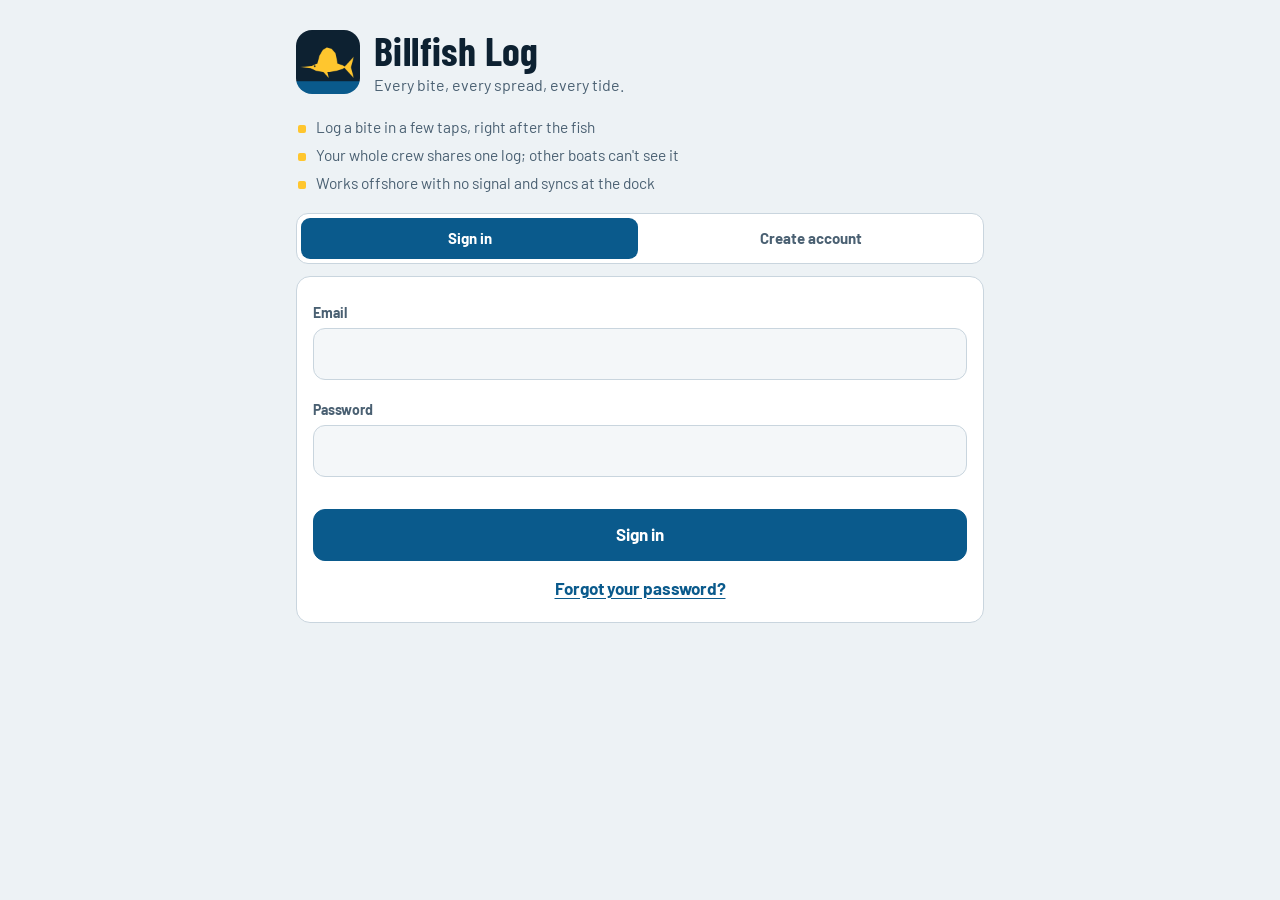
==== app/index.html @ 0eb774d2 "Billfish Log: offline-first catch log for billfish crews Installable web app (PWA) with Supabase bac" ====
<!doctype html>
<html lang="en">
<head>
<meta charset="utf-8">
<meta name="viewport" content="width=device-width,initial-scale=1,viewport-fit=cover">
<title>Billfish Log</title>
<meta name="description" content="Log every billfish bite in a few taps. Shared with your crew, private to your boat, and it works offshore without signal.">
<meta name="theme-color" content="#EDF2F5" media="(prefers-color-scheme: light)">
<meta name="theme-color" content="#07121A" media="(prefers-color-scheme: dark)">
<meta name="mobile-web-app-capable" content="yes">
<meta name="apple-mobile-web-app-capable" content="yes">
<meta name="apple-mobile-web-app-status-bar-style" content="default">
<meta name="apple-mobile-web-app-title" content="Billfish Log">
<link rel="manifest" href="manifest.webmanifest">
<link rel="icon" href="icons/icon-192.png" type="image/png">
<link rel="apple-touch-icon" href="icons/apple-touch-icon.png">
<link rel="preconnect" href="https://fonts.googleapis.com">
<link rel="preconnect" href="https://fonts.gstatic.com" crossorigin>
<link rel="stylesheet" href="https://fonts.googleapis.com/css2?family=Barlow+Condensed:wght@600;700&family=Barlow:wght@400;500;600;700&display=swap">
<link rel="stylesheet" href="styles.css">
<script src="vendor/supabase.js" defer></script>
<script type="module" src="app.js"></script>
</head>
<body>

<!-- LOADING -->
<section id="v-loading" class="wrap">
  <div class="brand"><img src="icons/icon-192.png" alt=""><div><h1>Billfish Log</h1><p>Loading your log…</p></div></div>
  <noscript><div class="banner"><b>JavaScript is off.</b> Turn it on in your browser settings to use Billfish Log.</div></noscript>
</section>

<!-- SIGN IN -->
<section id="v-auth" class="wrap" hidden>
  <div class="brand"><img src="icons/icon-192.png" alt=""><div><h1>Billfish Log</h1><p>Every bite, every spread, every tide.</p></div></div>
  <ul class="pitch">
    <li>Log a bite in a few taps, right after the fish</li>
    <li>Your whole crew shares one log; other boats can't see it</li>
    <li>Works offshore with no signal and syncs at the dock</li>
  </ul>
  <div class="seg two" role="group" aria-label="Sign in or create account" style="margin-top:20px">
    <button type="button" id="auth-tab-in" aria-pressed="true">Sign in</button>
    <button type="button" id="auth-tab-up" aria-pressed="false">Create account</button>
  </div>
  <form class="card stack" id="auth-form" novalidate>
    <div class="fld" id="auth-name-wrap" hidden><label for="auth-name">Your name (what the crew calls you)</label><input id="auth-name" autocomplete="name" maxlength="60"></div>
    <div class="fld"><label for="auth-email">Email</label><input id="auth-email" type="email" inputmode="email" autocomplete="email" autocapitalize="none" spellcheck="false" required></div>
    <div class="fld"><label for="auth-pass">Password</label><input id="auth-pass" type="password" autocomplete="current-password" minlength="8" required></div>
    <p class="form-msg" id="auth-msg" role="alert"></p>
    <button class="btn primary" type="submit" id="auth-submit">Sign in</button>
    <button class="link" type="button" id="auth-forgot">Forgot your password?</button>
  </form>
  <div class="spacer"></div>
</section>

<!-- CREATE / JOIN A BOAT -->
<section id="v-onboard" class="wrap" hidden>
  <header class="top"><div><div class="eyebrow" id="ob-hello">Welcome aboard</div><h1>Set up your boat</h1></div></header>
  <form class="card stack" id="join-form" novalidate>
    <div><h2>Join your crew's boat</h2><p>Got an invite code or link from your captain? Enter the code here.</p></div>
    <div class="fld"><label for="join-code">Invite code</label><input id="join-code" autocomplete="off" autocapitalize="characters" spellcheck="false" placeholder="ABCD-EFGH" maxlength="12"></div>
    <p class="form-msg" id="join-msg" role="alert"></p>
    <button class="btn primary" type="submit">Join boat</button>
  </form>
  <form class="card stack" id="create-form" novalidate>
    <div><h2>Start a log for your boat</h2><p>You'll be the captain and get an invite code to share with your crew.</p></div>
    <div class="fld"><label for="create-name">Boat name</label><input id="create-name" maxlength="80" placeholder="e.g. Reel Time"></div>
    <div class="fld"><label for="create-port">Home port (optional)</label><input id="create-port" maxlength="80" placeholder="e.g. Southport, NC"></div>
    <p class="form-msg" id="create-msg" role="alert"></p>
    <button class="btn primary" type="submit">Create boat</button>
  </form>
  <div class="btns" style="margin-top:12px">
    <button class="btn" type="button" id="ob-back" hidden>Back to my log</button>
    <button class="btn" type="button" id="ob-signout">Sign out</button>
  </div>
  <div class="spacer"></div>
</section>

<!-- MAIN HEADER (shared by Log / Summary / Boat) -->
<header class="wrap" id="main-head" hidden>
  <div class="top">
    <div><button class="boat-switch" type="button" id="boat-switch"><span class="eyebrow" id="head-boat"></span></button><h1 id="head-title">Billfish Log</h1></div>
    <button class="status" type="button" id="status" aria-label="Sync status. Tap to sync now"><span class="dot"></span><span id="status-text">Starting…</span></button>
  </div>
  <div id="banner" class="banner" hidden></div>
  <div id="install-banner" class="banner info" hidden></div>
</header>

<!-- LOG -->
<section id="v-log" class="wrap" hidden>
  <div class="today">
    <div class="today-head"><h2>Today</h2><span id="today-date"></span></div>
    <div class="tally">
      <div><b id="t-bites">0</b><small>Bites</small></div>
      <div><b id="t-rel">0</b><small>Released</small></div>
      <div><b id="t-boat">0</b><small>Boated</small></div>
      <div><b id="t-lost">0</b><small>Lost / missed</small></div>
    </div>
    <button class="big-btn" id="btn-new" type="button">
      <svg viewBox="0 0 24 24" fill="none" stroke="currentColor" stroke-width="3" stroke-linecap="round" aria-hidden="true"><path d="M12 5v14M5 12h14"/></svg>
      Log a bite
    </button>
  </div>
  <div id="list-area"></div>
  <div class="spacer"></div>
</section>

<!-- SUMMARY -->
<section id="v-summary" class="wrap" hidden>
  <div class="seg" id="range" role="group" aria-label="Time range">
    <button type="button" data-r="today">Today</button>
    <button type="button" data-r="week">7 days</button>
    <button type="button" data-r="season" id="season-btn">Season</button>
    <button type="button" data-r="all">All</button>
  </div>
  <div class="kpis" id="kpis"></div>
  <div class="breaks" id="breaks"></div>
  <p class="note">Percentages are out of every bite logged, missed bites included, so spread and lure patterns count fish that didn't stay hooked.</p>
  <button class="btn primary more" id="btn-export" type="button">Download the log for Excel (.csv)</button>
  <div class="spacer"></div>
</section>

<!-- BOAT -->
<section id="v-boat" class="wrap" hidden>
  <div class="card" id="invite-card">
    <h2>Invite your crew</h2>
    <p>Send this link or code. Anyone who joins can log bites and see this boat's log.</p>
    <div class="code" id="invite-code" aria-label="Invite code"></div>
    <div class="btns">
      <button class="btn primary" type="button" id="btn-share-invite">Share invite link</button>
      <button class="btn" type="button" id="btn-copy-code">Copy code</button>
    </div>
    <div id="regen-wrap" style="margin-top:10px">
      <button class="link" type="button" id="btn-regen">Make a new code</button>
      <div class="confirm" id="regen-confirm" hidden>
        <p>Make a new code? The old code and link stop working. People already on the boat stay on it.</p>
        <div class="acts"><button class="btn" type="button" id="regen-no">Keep this code</button><button class="btn danger-solid" type="button" id="regen-yes">Make new code</button></div>
      </div>
    </div>
  </div>

  <div class="card">
    <h2>Crew</h2>
    <div class="people" id="crew-list"></div>
  </div>

  <div class="card">
    <h2>Angler buttons</h2>
    <p id="anglers-help">The names on the "Angler on the rod" buttons when logging a bite.</p>
    <div class="tagchips" id="angler-tags"></div>
    <form class="inline-add" id="angler-add-form" novalidate>
      <div class="fld"><label for="angler-add">Add a name</label><input id="angler-add" maxlength="40" autocomplete="off"></div>
      <button class="btn" type="submit">Add</button>
    </form>
  </div>

  <form class="card stack" id="boat-form" novalidate>
    <h2>Boat details</h2>
    <div class="fld"><label for="boat-name">Boat name</label><input id="boat-name" maxlength="80"></div>
    <div class="fld"><label for="boat-port">Home port</label><input id="boat-port" maxlength="80"></div>
    <p class="form-msg" id="boat-msg" role="alert"></p>
    <button class="btn primary" type="submit" id="boat-save">Save boat details</button>
  </form>

  <div class="card">
    <h2>Your boats</h2>
    <div class="boatlist" id="boat-list"></div>
    <button class="btn more" type="button" id="btn-add-boat">Join or start another boat</button>
  </div>

  <div class="card" id="install-card" hidden>
    <h2>Put it on your home screen</h2>
    <div id="install-body"></div>
  </div>

  <form class="card stack" id="me-form" novalidate>
    <h2>Your account</h2>
    <p id="me-email"></p>
    <div class="fld"><label for="me-name">Your name</label><input id="me-name" maxlength="60" autocomplete="name"></div>
    <p class="form-msg" id="me-msg" role="alert"></p>
    <div class="btns">
      <button class="btn" type="submit">Save name</button>
      <button class="btn" type="button" id="btn-signout">Sign out</button>
    </div>
    <div>
      <button class="link" type="button" id="btn-leave" style="color:var(--danger)">Leave this boat</button>
      <div class="confirm" id="leave-confirm" hidden>
        <p id="leave-text">Leave this boat? You'll stop seeing its log. Bites you logged stay in the boat's log.</p>
        <div class="acts"><button class="btn" type="button" id="leave-no">Stay</button><button class="btn danger-solid" type="button" id="leave-yes">Leave boat</button></div>
      </div>
    </div>
  </form>
  <div class="spacer"></div>
</section>

<!-- LOG A BITE -->
<section id="v-form" class="wrap" hidden>
  <div class="form-top">
    <button class="back" id="btn-back" type="button" aria-label="Cancel and go back">
      <svg width="18" height="18" viewBox="0 0 24 24" fill="none" stroke="currentColor" stroke-width="3" stroke-linecap="round" stroke-linejoin="round" aria-hidden="true"><path d="M15 5l-7 7 7 7"/></svg>Back
    </button>
    <h2 id="form-title">New bite</h2>
  </div>

  <div id="carry" class="carry" hidden><span id="carry-text"></span><button type="button" id="carry-clear">Clear</button></div>

  <div class="grp">
    <div class="grp-label">When <span class="must">Must fill</span><button class="now" id="btn-now" type="button">Set to now</button></div>
    <div class="row2">
      <div class="fld"><label for="f-catch_date">Date</label><input type="date" id="f-catch_date"></div>
      <div class="fld"><label for="f-bite_time">Time of bite</label><input type="time" id="f-bite_time"></div>
    </div>
  </div>

  <div class="grp"><div class="grp-label" id="lb-species">Species <span class="must">Must fill</span></div><div class="chips" data-field="species" role="group" aria-labelledby="lb-species"></div></div>
  <div class="grp"><div class="grp-label" id="lb-result">Result</div><div class="chips" data-field="result" role="group" aria-labelledby="lb-result"></div></div>
  <div class="grp">
    <div class="grp-label" id="lb-angler">Angler on the rod</div>
    <div class="chips" data-field="angler" role="group" aria-labelledby="lb-angler"></div>
    <div class="fld" id="angler-other-wrap" hidden style="margin-top:10px"><label for="f-angler-other">Angler's name</label><input id="f-angler-other" autocomplete="off" maxlength="60" placeholder="Guest's name"></div>
  </div>
  <div class="grp"><div class="grp-label" id="lb-spread">Spread position <span class="must">Must fill</span></div><div class="chips" data-field="spread" role="group" aria-labelledby="lb-spread"></div></div>
  <div class="grp"><div class="grp-label" id="lb-lure_type">Lure / bait type <span class="must">Must fill</span></div><div class="chips" data-field="lure_type" role="group" aria-labelledby="lb-lure_type"></div>
    <div class="fld" style="margin-top:12px"><label for="f-lure_name">Lure name / colour</label><input id="f-lure_name" list="dl-lure" autocomplete="off" maxlength="120" placeholder="e.g. Blue/white chugger"></div>
  </div>
  <div class="grp"><div class="grp-label" id="lb-tide">Tide <span class="must">Must fill</span></div><div class="chips" data-field="tide" role="group" aria-labelledby="lb-tide"></div></div>

  <div class="divider">If you know it<small>A partial entry is still useful. Skip anything you don't know.</small></div>

  <div class="grp">
    <div class="fld"><label for="f-location">Location / area</label><input id="f-location" list="dl-loc" autocomplete="off" maxlength="120" placeholder="Ledge, numbers or area"></div>
    <div class="gps">
      <button class="btn small" type="button" id="btn-gps">
        <svg width="18" height="18" viewBox="0 0 24 24" fill="none" stroke="currentColor" stroke-width="2.4" stroke-linecap="round" aria-hidden="true" style="vertical-align:-3px;margin-right:4px"><circle cx="12" cy="12" r="4"/><path d="M12 2v3M12 19v3M2 12h3M19 12h3"/></svg>Mark GPS position
      </button>
      <span class="coords" id="gps-coords"></span>
      <button class="link" type="button" id="gps-clear" hidden>Clear</button>
    </div>
    <div class="row2" style="margin-top:12px">
      <div class="fld unit"><label for="f-depth_ft">Depth</label><input id="f-depth_ft" inputmode="decimal" autocomplete="off"><span>ft</span></div>
      <div class="fld unit"><label for="f-water_temp_f">Water temp</label><input id="f-water_temp_f" inputmode="decimal" autocomplete="off"><span>°F</span></div>
    </div>
  </div>
  <div class="grp"><div class="grp-label" id="lb-omni">Omni sonar</div><div class="chips" data-field="omni" role="group" aria-labelledby="lb-omni"></div></div>
  <div class="grp"><div class="grp-label" id="lb-seas">Sea conditions</div><div class="chips" data-field="seas" role="group" aria-labelledby="lb-seas"></div></div>
  <div class="grp">
    <div class="row2">
      <div class="fld unit"><label for="f-fight_min">Fight time</label><input id="f-fight_min" inputmode="decimal" autocomplete="off"><span>min</span></div>
      <div class="fld unit"><label for="f-weight_lb">Est. weight</label><input id="f-weight_lb" inputmode="decimal" autocomplete="off"><span>lb</span></div>
    </div>
    <div class="fld"><label for="f-notes">Notes</label><textarea id="f-notes" maxlength="2000" placeholder="Teaser bite, double-header, bait in the area, grass, current line…"></textarea></div>
  </div>

  <div class="del-zone" id="del-zone" hidden>
    <button class="btn danger" id="btn-del" type="button" style="width:100%">Delete this bite</button>
    <div class="confirm" id="del-confirm" hidden>
      <p id="del-text">Delete this bite?</p>
      <div class="acts"><button class="btn" type="button" id="del-keep">Keep it</button><button class="btn danger-solid" type="button" id="del-yes">Delete</button></div>
    </div>
  </div>

  <div class="savebar">
    <div class="missing-note" id="missing-note"></div>
    <button class="btn" id="btn-cancel" type="button">Cancel</button>
    <button class="big-btn" id="btn-save" type="button">Save bite</button>
  </div>
  <datalist id="dl-lure"></datalist>
  <datalist id="dl-loc"></datalist>
</section>

<nav class="tabs" id="tabs" aria-label="Sections" hidden>
  <div class="in">
    <button class="tab" type="button" data-v="log">
      <svg viewBox="0 0 24 24" fill="none" stroke="currentColor" stroke-width="2.2" stroke-linecap="round" aria-hidden="true"><path d="M8 6h12M8 12h12M8 18h12"/><circle cx="4" cy="6" r="1.2" fill="currentColor"/><circle cx="4" cy="12" r="1.2" fill="currentColor"/><circle cx="4" cy="18" r="1.2" fill="currentColor"/></svg>Log
    </button>
    <button class="tab" type="button" data-v="summary">
      <svg viewBox="0 0 24 24" fill="none" stroke="currentColor" stroke-width="2.2" stroke-linecap="round" aria-hidden="true"><path d="M5 20V11M12 20V4M19 20v-6"/></svg>Summary
    </button>
    <button class="tab" type="button" data-v="boat">
      <svg viewBox="0 0 24 24" fill="none" stroke="currentColor" stroke-width="2.2" stroke-linecap="round" stroke-linejoin="round" aria-hidden="true"><path d="M3 15l2 5h14l2-5H3z"/><path d="M12 15V3l6 9h-6"/></svg>Boat
    </button>
  </div>
</nav>
<div class="toast" id="toast" role="status" aria-live="polite" hidden></div>
</body>
</html>
---- app/styles.css ----
/* Billfish Log
   Layout: one thumb-reach column (max 720px). Big chip buttons for every pick list, fixed bottom tabs,
   sticky Save bar in the form. High contrast so it reads in sun glare; dark theme for pre-dawn runs. */
:root{
  --bg:#EDF2F5; --surface:#FFFFFF; --surface-2:#F4F7F9; --ink:#0D2131; --muted:#4A6072; --line:#C9D5DE;
  --accent:#FFC62E; --accent-ink:#0D2131; --sea:#0A5A8C; --sea-ink:#FFFFFF;
  --good:#16704A; --good-bg:#DAEFE3; --blue:#0A5A8C; --blue-bg:#DCEAF4; --warn:#9E4A08; --warn-bg:#FAE4D0;
  --grey-ink:#4A6072; --grey-bg:#E3E9ED; --danger:#B3261E;
  --shadow:0 1px 2px rgba(13,33,49,.08),0 6px 18px rgba(13,33,49,.07);
  --display:"Barlow Condensed","Arial Narrow","Helvetica Neue",Arial,sans-serif;
  --body:"Barlow",-apple-system,"Segoe UI",Roboto,Helvetica,Arial,sans-serif;
  --mono:ui-monospace,"SF Mono",Menlo,Consolas,monospace;
  color-scheme:light;
}
@media (prefers-color-scheme: dark){ :root{
  --bg:#07121A; --surface:#0E1F2B; --surface-2:#132838; --ink:#E6EEF3; --muted:#9AB0BF; --line:#24394A;
  --accent:#FFC62E; --accent-ink:#0D2131; --sea:#47A3DC; --sea-ink:#04121C;
  --good:#63D394; --good-bg:#123426; --blue:#7BC0EA; --blue-bg:#102F47; --warn:#F2A35E; --warn-bg:#3A2514;
  --grey-ink:#A3B3BE; --grey-bg:#1B2C38; --danger:#FF8A80;
  --shadow:0 1px 2px rgba(0,0,0,.4),0 6px 18px rgba(0,0,0,.25);
  color-scheme:dark;
}}
[hidden]{display:none!important}
*{box-sizing:border-box}
html{-webkit-text-size-adjust:100%}
body{margin:0;background:var(--bg);color:var(--ink);font-family:var(--body);font-size:17px;line-height:1.4;-webkit-tap-highlight-color:transparent;
  padding-top:env(safe-area-inset-top,0px)}
body::before{content:"";position:fixed;inset:0 0 auto;height:env(safe-area-inset-top,0px);z-index:40;background:var(--bg)}
button,input,textarea,select{font:inherit;color:inherit}
button{cursor:pointer}
:focus-visible{outline:3px solid var(--sea);outline-offset:2px}
.wrap{max-width:720px;margin:0 auto;padding-left:max(16px,env(safe-area-inset-left,0px));padding-right:max(16px,env(safe-area-inset-right,0px))}

/* ---------- header ---------- */
.top{padding-block:14px 6px;display:flex;align-items:flex-end;justify-content:space-between;gap:12px;flex-wrap:wrap}
.top > div{min-width:0}
.eyebrow{font-family:var(--display);font-weight:700;letter-spacing:.14em;text-transform:uppercase;font-size:13px;color:var(--muted);overflow-wrap:anywhere}
h1{font-family:var(--display);font-weight:700;font-size:34px;line-height:1;margin:2px 0 0;letter-spacing:.01em;text-wrap:balance}
.boat-switch{border:0;background:none;padding:0;text-align:left;display:block;max-width:100%}
.boat-switch .eyebrow::after{content:" ▾";letter-spacing:0}
.status{display:inline-flex;align-items:center;gap:7px;font-size:14px;font-weight:600;padding:6px 11px;border-radius:999px;background:var(--surface);border:1px solid var(--line);color:var(--muted);white-space:nowrap}
.status .dot{width:9px;height:9px;border-radius:50%;background:var(--muted);flex:none}
.status.ok .dot{background:var(--good)}
.status.wait .dot{background:var(--accent)}
.status.bad .dot{background:var(--warn)}
button.status{cursor:pointer}

.banner{margin-top:10px;padding:12px 14px;border-radius:12px;background:var(--warn-bg);color:var(--ink);font-size:15px}
.banner b{color:var(--warn)}
.banner.info{background:var(--blue-bg)}
.banner.info b{color:var(--blue)}
.banner .x{float:right;border:0;background:none;color:var(--muted);font-weight:700;padding:0 0 0 10px}

/* ---------- today card ---------- */
.today{margin-top:12px;background:var(--surface);border-radius:16px;box-shadow:var(--shadow);padding:16px}
.today-head{display:flex;justify-content:space-between;align-items:baseline;gap:8px}
.today-head h2{font-family:var(--display);font-size:22px;margin:0;font-weight:700}
.today-head span{color:var(--muted);font-size:15px}
.tally{display:grid;grid-template-columns:repeat(4,1fr);gap:8px;margin-top:12px}
.tally div{background:var(--surface-2);border-radius:10px;padding:8px 6px;text-align:center}
.tally b{display:block;font-family:var(--display);font-size:32px;line-height:1;font-variant-numeric:tabular-nums}
.tally small{display:block;font-size:12.5px;color:var(--muted);font-weight:600;margin-top:3px;line-height:1.15}
.big-btn{display:flex;align-items:center;justify-content:center;gap:10px;width:100%;min-height:68px;margin-top:14px;border:0;border-radius:14px;background:var(--accent);color:var(--accent-ink);font-family:var(--display);font-weight:700;font-size:28px;letter-spacing:.03em;text-transform:uppercase;box-shadow:0 2px 0 rgba(0,0,0,.18)}
.big-btn:active{transform:translateY(1px)}
.big-btn:disabled{opacity:.6;cursor:default}
.big-btn svg{width:30px;height:30px}

/* ---------- list ---------- */
.section-title{font-family:var(--display);font-weight:700;letter-spacing:.12em;text-transform:uppercase;font-size:14px;color:var(--muted);margin:22px 2px 8px}
.list{display:flex;flex-direction:column;gap:8px}
.row{display:grid;grid-template-columns:76px minmax(0,1fr);gap:10px;align-items:start;width:100%;text-align:left;background:var(--surface);border:1px solid var(--line);border-radius:12px;padding:12px}
.row:active{background:var(--surface-2)}
.row.flash{outline:3px solid var(--accent)}
.row .t{font-family:var(--display);font-weight:700;font-size:22px;line-height:1.05;font-variant-numeric:tabular-nums}
.row .t small{display:block;font-family:var(--body);font-weight:600;font-size:12px;color:var(--muted);letter-spacing:.04em}
.row .main{min-width:0}
.row .sp{font-weight:700;font-size:19px}
.row .det{color:var(--muted);font-size:15px;margin-top:3px;overflow-wrap:anywhere}
.pills{display:flex;flex-wrap:wrap;gap:6px;margin-top:6px}
.pill{display:inline-block;font-size:13px;font-weight:700;padding:2px 9px;border-radius:999px;background:var(--grey-bg);color:var(--grey-ink);white-space:nowrap}
.pill.good{background:var(--good-bg);color:var(--good)}
.pill.blue{background:var(--blue-bg);color:var(--blue)}
.pill.warn{background:var(--warn-bg);color:var(--warn)}
.pill.need{background:transparent;border:1.5px dashed var(--warn);color:var(--warn)}
.pill.sync{background:transparent;border:1.5px solid var(--line);color:var(--muted)}
.pill.err{background:var(--danger);color:var(--surface)}
.empty{background:var(--surface);border:1.5px dashed var(--line);border-radius:14px;padding:22px 18px;text-align:center;color:var(--muted)}
.empty b{display:block;color:var(--ink);font-size:18px;margin-bottom:4px}
.more{margin-top:12px;width:100%}

/* ---------- bottom tabs ---------- */
.tabs{position:fixed;left:0;right:0;bottom:0;z-index:20;background:var(--surface);border-top:1px solid var(--line);padding-bottom:env(safe-area-inset-bottom,0px);padding-left:max(16px,env(safe-area-inset-left,0px));padding-right:max(16px,env(safe-area-inset-right,0px))}
.tabs .in{max-width:720px;margin:0 auto;display:grid;grid-template-columns:repeat(3,1fr)}
.tab{border:0;background:none;padding:9px 0 10px;display:flex;flex-direction:column;align-items:center;gap:2px;font-weight:700;font-size:14px;color:var(--muted)}
.tab svg{width:26px;height:26px}
.tab[aria-current="page"]{color:var(--sea)}
.spacer{height:calc(96px + env(safe-area-inset-bottom,0px))}

/* ---------- summary ---------- */
.seg{display:grid;grid-template-columns:repeat(4,1fr);gap:4px;background:var(--surface);border:1px solid var(--line);padding:4px;border-radius:12px;margin-top:12px}
.seg button{border:0;background:none;border-radius:9px;padding:10px 4px;font-weight:700;font-size:15px;color:var(--muted)}
.seg button[aria-pressed="true"]{background:var(--sea);color:var(--sea-ink)}
.seg.two{grid-template-columns:1fr 1fr}
.kpis{display:grid;grid-template-columns:repeat(auto-fit,minmax(120px,1fr));gap:8px;margin-top:12px}
.kpi{background:var(--surface);border-radius:12px;padding:12px;box-shadow:var(--shadow)}
.kpi b{display:block;font-family:var(--display);font-size:34px;line-height:1;font-variant-numeric:tabular-nums}
.kpi span{display:block;font-size:13.5px;font-weight:600;color:var(--muted);margin-top:4px}
.breaks{display:grid;grid-template-columns:minmax(0,1fr);gap:10px;margin-top:12px}
@media (min-width:640px){.breaks{grid-template-columns:repeat(2,minmax(0,1fr))}}
.brk{background:var(--surface);border-radius:12px;padding:14px;border:1px solid var(--line);min-width:0}
.brk h3{font-family:var(--display);font-size:19px;margin:0 0 8px;font-weight:700}
.bar{display:grid;grid-template-columns:minmax(0,1fr) auto;gap:2px 10px;align-items:center;margin-top:8px;font-size:15px}
.bar .n{font-variant-numeric:tabular-nums;font-weight:700;text-align:right;white-space:nowrap}
.bar .n small{color:var(--muted);font-weight:500;margin-left:6px}
.bar .lbl{overflow-wrap:anywhere}
.bar .trk{grid-column:1/-1;height:8px;background:var(--surface-2);border-radius:99px;overflow:hidden}
.bar .fill{height:100%;background:var(--sea);border-radius:99px}
.bar.zero{color:var(--muted)}
.note{font-size:14px;color:var(--muted);margin:12px 2px 0}

/* ---------- cards, buttons, fields ---------- */
.card{background:var(--surface);border-radius:14px;padding:16px;margin-top:12px;border:1px solid var(--line);min-width:0}
.card h2{font-family:var(--display);font-size:22px;margin:0 0 4px;font-weight:700}
.card p{margin:0 0 12px;color:var(--muted);font-size:15px}
.stack{display:flex;flex-direction:column;gap:10px}
.btns{display:flex;flex-wrap:wrap;gap:8px}
.btns > .btn{flex:1 1 160px}
.btn{min-height:52px;border-radius:12px;border:1.5px solid var(--line);background:var(--surface);font-weight:700;font-size:17px;padding:0 16px}
.btn.primary{background:var(--sea);border-color:var(--sea);color:var(--sea-ink)}
.btn.danger{color:var(--danger);border-color:var(--danger);background:transparent}
.btn.danger-solid{background:var(--danger);border-color:var(--danger);color:var(--surface)}
.btn.small{min-height:40px;font-size:15px;padding:0 12px}
.btn:disabled{opacity:.55;cursor:default}
.link{border:0;background:none;color:var(--sea);font-weight:700;padding:6px 0;text-decoration:underline;text-underline-offset:3px}
.fld label{display:block;font-size:14px;font-weight:700;color:var(--muted);margin-bottom:5px}
.fld input,.fld textarea{width:100%;min-width:0;max-width:100%;min-height:52px;border:1.5px solid var(--line);border-radius:12px;background:var(--surface-2);padding:10px 12px;font-size:18px}
.fld textarea{min-height:88px;resize:vertical}
.fld input:focus,.fld textarea:focus{border-color:var(--sea);outline:none}
.fld input[aria-invalid="true"]{border-color:var(--danger)}
.fld .err{color:var(--danger);font-size:14px;font-weight:600;margin-top:4px}
.fld + .fld{margin-top:10px}
.form-msg{font-size:15px;font-weight:600;margin:0}
.form-msg.bad{color:var(--danger)}
.form-msg.ok{color:var(--good)}
.unit{position:relative}
.unit input{padding-right:46px}
.unit span{position:absolute;right:12px;bottom:15px;color:var(--muted);font-weight:700;font-size:15px;pointer-events:none}
.row2{display:grid;grid-template-columns:minmax(0,1fr) minmax(0,1fr);gap:10px}
.row2 > *{min-width:0}
.row2 > .fld + .fld{margin-top:0}
@media (max-width:520px){ .kpis{grid-template-columns:1fr 1fr} .kpi:first-child{grid-column:1 / -1} }
.code{font-family:var(--mono);font-size:34px;font-weight:700;letter-spacing:.08em;margin:6px 0 12px;font-variant-numeric:tabular-nums;overflow-wrap:anywhere}
.people{display:flex;flex-direction:column;gap:2px}
.person{display:flex;flex-wrap:wrap;align-items:center;justify-content:space-between;gap:8px;padding:10px 0;border-bottom:1px solid var(--line)}
.person:last-child{border-bottom:0}
.person .who{min-width:0;overflow-wrap:anywhere;font-weight:600}
.person .who small{display:block;color:var(--muted);font-weight:500}
.person .acts{display:flex;gap:6px;flex-wrap:wrap}
.tagchips{display:flex;flex-wrap:wrap;gap:8px;margin-bottom:10px}
.tagchip{display:inline-flex;align-items:center;gap:4px;min-height:44px;padding:0 4px 0 14px;border-radius:12px;background:var(--surface-2);border:1.5px solid var(--line);font-weight:600}
.tagchip button{border:0;background:none;color:var(--muted);font-weight:700;font-size:20px;line-height:1;min-width:36px;min-height:40px}
.inline-add{display:grid;grid-template-columns:minmax(0,1fr) auto;gap:8px;align-items:end}
.boatlist{display:flex;flex-direction:column;gap:8px}
.boatlist button{display:flex;justify-content:space-between;align-items:center;gap:10px;text-align:left;min-height:56px;border-radius:12px;border:1.5px solid var(--line);background:var(--surface-2);padding:8px 14px;font-weight:700}
.boatlist button[aria-current="true"]{border-color:var(--sea);box-shadow:inset 0 0 0 1px var(--sea)}
.boatlist small{color:var(--muted);font-weight:600}
.confirm{margin-top:10px;padding:14px;border-radius:12px;background:var(--warn-bg)}
.confirm p{margin:0 0 10px;font-weight:600;color:var(--ink)}
.confirm .acts{display:grid;grid-template-columns:1fr 1fr;gap:8px}
.steps{margin:0;padding-left:22px;color:var(--ink);font-size:16px}
.steps li + li{margin-top:6px}

/* ---------- sign in / onboarding ---------- */
.brand{display:flex;align-items:center;gap:14px;padding-block:28px 6px}
.brand img{width:64px;height:64px;border-radius:16px;flex:none}
.brand h1{font-size:40px}
.brand p{margin:4px 0 0;color:var(--muted);font-size:16px}
.pitch{margin:14px 2px 0;padding:0;list-style:none;display:flex;flex-direction:column;gap:6px;color:var(--muted);font-size:15.5px}
.pitch li::before{content:"";display:inline-block;width:8px;height:8px;border-radius:2px;background:var(--accent);margin-right:10px;vertical-align:middle}

/* ---------- form ---------- */
.form-top{position:sticky;top:env(safe-area-inset-top,0px);z-index:15;background:var(--bg);padding-block:10px;display:flex;align-items:center;gap:10px;border-bottom:1px solid var(--line)}
.back{background:var(--surface);border:1px solid var(--line);border-radius:10px;min-height:44px;padding:0 14px;font-weight:700;display:inline-flex;align-items:center;gap:6px}
.form-top h2{font-family:var(--display);font-size:26px;margin:0;font-weight:700}
.grp{background:var(--surface);border-radius:14px;padding:14px;margin-top:12px;border:1px solid var(--line)}
.grp-label{display:flex;align-items:center;flex-wrap:wrap;gap:8px;font-family:var(--display);font-weight:700;font-size:19px;letter-spacing:.02em;margin-bottom:10px}
.grp-label .now{margin-left:auto;min-height:40px;border-radius:10px;border:1.5px solid var(--line);background:var(--surface-2);font-family:var(--body);font-size:15px;font-weight:700;letter-spacing:0;color:var(--sea);padding:0 12px}
.must{font-family:var(--body);font-size:11.5px;font-weight:700;letter-spacing:.08em;text-transform:uppercase;background:var(--accent);color:var(--accent-ink);padding:2px 7px;border-radius:5px}
.chips{display:flex;flex-wrap:wrap;gap:8px}
.chip{min-height:50px;padding:0 16px;border-radius:12px;border:1.5px solid var(--line);background:var(--surface-2);font-weight:600;font-size:17px;line-height:1.1;text-align:center}
.chip[aria-pressed="true"]{background:var(--sea);border-color:var(--sea);color:var(--sea-ink)}
.chip.add{border-style:dashed;background:transparent;color:var(--muted)}
.gps{display:flex;flex-wrap:wrap;align-items:center;gap:10px;margin-top:10px}
.gps .coords{font-family:var(--mono);font-size:15px;font-variant-numeric:tabular-nums;overflow-wrap:anywhere}
.carry{display:flex;gap:10px;align-items:center;justify-content:space-between;margin-top:12px;padding:10px 12px;border-radius:12px;background:var(--blue-bg);color:var(--ink);font-size:15px}
.carry button{border:0;background:none;color:var(--blue);font-weight:700;padding:6px;white-space:nowrap}
.divider{font-family:var(--display);font-weight:700;letter-spacing:.12em;text-transform:uppercase;font-size:14px;color:var(--muted);margin:24px 2px 0}
.divider small{display:block;font-family:var(--body);letter-spacing:0;text-transform:none;font-weight:500;font-size:14px}
.savebar{position:sticky;bottom:0;z-index:15;background:var(--bg);border-top:1px solid var(--line);margin-top:18px;padding-top:10px;padding-bottom:calc(10px + env(safe-area-inset-bottom,0px));display:grid;grid-template-columns:auto minmax(0,1fr);gap:10px}
.savebar .big-btn{margin:0;min-height:60px;font-size:25px}
.savebar .btn{min-height:60px}
.missing-note{grid-column:1/-1;font-size:14px;color:var(--warn);font-weight:600}
.missing-note:empty{display:none}
.del-zone{margin-top:22px}

.toast{position:fixed;left:50%;transform:translateX(-50%);bottom:calc(96px + env(safe-area-inset-bottom,0px));z-index:50;background:var(--ink);color:var(--bg);padding:12px 18px;border-radius:12px;font-weight:600;width:max-content;max-width:calc(100% - 32px);box-shadow:var(--shadow);text-align:center}
@media (prefers-reduced-motion:no-preference){ .toast{animation:pop .18s ease-out} @keyframes pop{from{transform:translate(-50%,8px);opacity:.4}to{transform:translate(-50%,0);opacity:1}} }
@media (max-width:380px){ .chip{padding:0 12px;font-size:16px} .tally b{font-size:28px} h1{font-size:30px} .code{font-size:28px} }
@media print{ .tabs,.toast{display:none} }
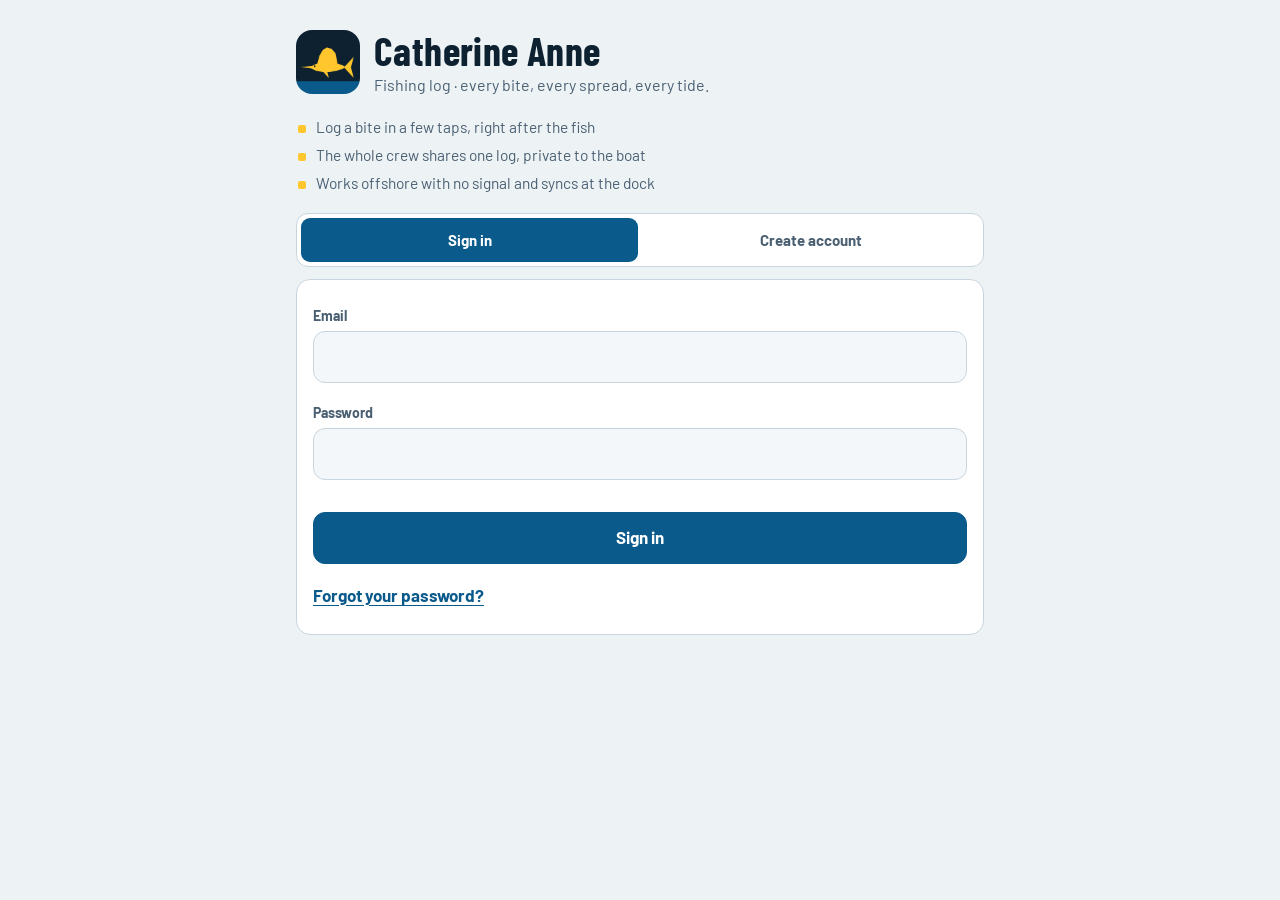
==== commit 6e04f259: "Pilot for the Catherine Anne + fixes from multi-agent review - Single-boat pilot mode (PILOT_BOAT_ON" ====
--- a/app/index.html
+++ b/app/index.html
@@ -3,14 +3,14 @@
 <head>
 <meta charset="utf-8">
 <meta name="viewport" content="width=device-width,initial-scale=1,viewport-fit=cover">
-<title>Billfish Log</title>
-<meta name="description" content="Log every billfish bite in a few taps. Shared with your crew, private to your boat, and it works offshore without signal.">
+<title>Catherine Anne Fishing Log</title>
+<meta name="description" content="The Catherine Anne's billfish log. Log every bite in a few taps; works offshore without signal.">
 <meta name="theme-color" content="#EDF2F5" media="(prefers-color-scheme: light)">
 <meta name="theme-color" content="#07121A" media="(prefers-color-scheme: dark)">
 <meta name="mobile-web-app-capable" content="yes">
 <meta name="apple-mobile-web-app-capable" content="yes">
 <meta name="apple-mobile-web-app-status-bar-style" content="default">
-<meta name="apple-mobile-web-app-title" content="Billfish Log">
+<meta name="apple-mobile-web-app-title" content="Catherine Anne">
 <link rel="manifest" href="manifest.webmanifest">
 <link rel="icon" href="icons/icon-192.png" type="image/png">
 <link rel="apple-touch-icon" href="icons/apple-touch-icon.png">
@@ -25,16 +25,16 @@
 
 <!-- LOADING -->
 <section id="v-loading" class="wrap">
-  <div class="brand"><img src="icons/icon-192.png" alt=""><div><h1>Billfish Log</h1><p>Loading your log…</p></div></div>
+  <div class="brand"><img src="icons/icon-192.png" alt=""><div><h1>Catherine Anne</h1><p>Fishing log · loading…</p></div></div>
   <noscript><div class="banner"><b>JavaScript is off.</b> Turn it on in your browser settings to use Billfish Log.</div></noscript>
 </section>
 
 <!-- SIGN IN -->
 <section id="v-auth" class="wrap" hidden>
-  <div class="brand"><img src="icons/icon-192.png" alt=""><div><h1>Billfish Log</h1><p>Every bite, every spread, every tide.</p></div></div>
+  <div class="brand"><img src="icons/icon-192.png" alt=""><div><h1>Catherine Anne</h1><p>Fishing log · every bite, every spread, every tide.</p></div></div>
   <ul class="pitch">
     <li>Log a bite in a few taps, right after the fish</li>
-    <li>Your whole crew shares one log; other boats can't see it</li>
+    <li>The whole crew shares one log, private to the boat</li>
     <li>Works offshore with no signal and syncs at the dock</li>
   </ul>
   <div class="seg two" role="group" aria-label="Sign in or create account" style="margin-top:20px">
@@ -45,23 +45,25 @@
     <div class="fld" id="auth-name-wrap" hidden><label for="auth-name">Your name (what the crew calls you)</label><input id="auth-name" autocomplete="name" maxlength="60"></div>
     <div class="fld"><label for="auth-email">Email</label><input id="auth-email" type="email" inputmode="email" autocomplete="email" autocapitalize="none" spellcheck="false" required></div>
     <div class="fld"><label for="auth-pass">Password</label><input id="auth-pass" type="password" autocomplete="current-password" minlength="8" required></div>
+    <div class="fld" id="auth-code-wrap" hidden><label for="auth-code">Boat code (from the captain's invite)</label><input id="auth-code" autocomplete="off" autocapitalize="characters" spellcheck="false" placeholder="ABCD-EFGH" maxlength="12"></div>
     <p class="form-msg" id="auth-msg" role="alert"></p>
     <button class="btn primary" type="submit" id="auth-submit">Sign in</button>
     <button class="link" type="button" id="auth-forgot">Forgot your password?</button>
+    <button class="btn" type="button" id="auth-back" hidden>Back to the log</button>
   </form>
   <div class="spacer"></div>
 </section>
 
 <!-- CREATE / JOIN A BOAT -->
 <section id="v-onboard" class="wrap" hidden>
-  <header class="top"><div><div class="eyebrow" id="ob-hello">Welcome aboard</div><h1>Set up your boat</h1></div></header>
+  <header class="top"><div><div class="eyebrow" id="ob-hello">Welcome aboard</div><h1 id="ob-title">Join the boat</h1></div></header>
   <form class="card stack" id="join-form" novalidate>
-    <div><h2>Join your crew's boat</h2><p>Got an invite code or link from your captain? Enter the code here.</p></div>
+    <div><h2>Join the boat</h2><p>Enter the boat code your captain sent you (it's also in the invite link).</p></div>
     <div class="fld"><label for="join-code">Invite code</label><input id="join-code" autocomplete="off" autocapitalize="characters" spellcheck="false" placeholder="ABCD-EFGH" maxlength="12"></div>
     <p class="form-msg" id="join-msg" role="alert"></p>
     <button class="btn primary" type="submit">Join boat</button>
   </form>
-  <form class="card stack" id="create-form" novalidate>
+  <form class="card stack" id="create-form" novalidate hidden>
     <div><h2>Start a log for your boat</h2><p>You'll be the captain and get an invite code to share with your crew.</p></div>
     <div class="fld"><label for="create-name">Boat name</label><input id="create-name" maxlength="80" placeholder="e.g. Reel Time"></div>
     <div class="fld"><label for="create-port">Home port (optional)</label><input id="create-port" maxlength="80" placeholder="e.g. Southport, NC"></div>
@@ -79,7 +81,7 @@
 <header class="wrap" id="main-head" hidden>
   <div class="top">
     <div><button class="boat-switch" type="button" id="boat-switch"><span class="eyebrow" id="head-boat"></span></button><h1 id="head-title">Billfish Log</h1></div>
-    <button class="status" type="button" id="status" aria-label="Sync status. Tap to sync now"><span class="dot"></span><span id="status-text">Starting…</span></button>
+    <button class="status" type="button" id="status"><span class="dot"></span><span id="status-text">Starting…</span><span class="sr-only"> (tap to sync now)</span></button>
   </div>
   <div id="banner" class="banner" hidden></div>
   <div id="install-banner" class="banner info" hidden></div>
@@ -161,7 +163,7 @@
     <button class="btn primary" type="submit" id="boat-save">Save boat details</button>
   </form>
 
-  <div class="card">
+  <div class="card" id="boats-card">
     <h2>Your boats</h2>
     <div class="boatlist" id="boat-list"></div>
     <button class="btn more" type="button" id="btn-add-boat">Join or start another boat</button>
@@ -181,7 +183,7 @@
       <button class="btn" type="submit">Save name</button>
       <button class="btn" type="button" id="btn-signout">Sign out</button>
     </div>
-    <div>
+    <div id="leave-wrap">
       <button class="link" type="button" id="btn-leave" style="color:var(--danger)">Leave this boat</button>
       <div class="confirm" id="leave-confirm" hidden>
         <p id="leave-text">Leave this boat? You'll stop seeing its log. Bites you logged stay in the boat's log.</p>
@@ -260,6 +262,10 @@
 
   <div class="savebar">
     <div class="missing-note" id="missing-note"></div>
+    <div class="confirm" id="discard-confirm" hidden style="grid-column:1/-1;margin:0">
+      <p>Throw away this bite? What you entered will be lost.</p>
+      <div class="acts"><button class="btn" type="button" id="discard-no">Keep editing</button><button class="btn danger-solid" type="button" id="discard-yes">Throw away</button></div>
+    </div>
     <button class="btn" id="btn-cancel" type="button">Cancel</button>
     <button class="big-btn" id="btn-save" type="button">Save bite</button>
   </div>
@@ -280,6 +286,6 @@
     </button>
   </div>
 </nav>
-<div class="toast" id="toast" role="status" aria-live="polite" hidden></div>
+<div class="toast off" id="toast" role="status" aria-live="polite"></div>
 </body>
 </html>
--- a/app/styles.css
+++ b/app/styles.css
@@ -21,6 +21,7 @@
   color-scheme:dark;
 }}
 [hidden]{display:none!important}
+.sr-only{position:absolute;width:1px;height:1px;padding:0;margin:-1px;overflow:hidden;clip:rect(0 0 0 0);white-space:nowrap;border:0}
 *{box-sizing:border-box}
 html{-webkit-text-size-adjust:100%}
 body{margin:0;background:var(--bg);color:var(--ink);font-family:var(--body);font-size:17px;line-height:1.4;-webkit-tap-highlight-color:transparent;
@@ -36,9 +37,11 @@
 .top > div{min-width:0}
 .eyebrow{font-family:var(--display);font-weight:700;letter-spacing:.14em;text-transform:uppercase;font-size:13px;color:var(--muted);overflow-wrap:anywhere}
 h1{font-family:var(--display);font-weight:700;font-size:34px;line-height:1;margin:2px 0 0;letter-spacing:.01em;text-wrap:balance}
-.boat-switch{border:0;background:none;padding:0;text-align:left;display:block;max-width:100%}
+.boat-switch{border:0;background:none;padding:8px 0 2px;margin-top:-8px;min-height:44px;text-align:left;display:block;max-width:100%}
+.boat-switch.static{cursor:default}
+.boat-switch.static .eyebrow::after{content:none}
 .boat-switch .eyebrow::after{content:" ▾";letter-spacing:0}
-.status{display:inline-flex;align-items:center;gap:7px;font-size:14px;font-weight:600;padding:6px 11px;border-radius:999px;background:var(--surface);border:1px solid var(--line);color:var(--muted);white-space:nowrap}
+.status{min-height:44px;display:inline-flex;align-items:center;gap:7px;font-size:14px;font-weight:600;padding:6px 11px;border-radius:999px;background:var(--surface);border:1px solid var(--line);color:var(--muted);white-space:nowrap}
 .status .dot{width:9px;height:9px;border-radius:50%;background:var(--muted);flex:none}
 .status.ok .dot{background:var(--good)}
 .status.wait .dot{background:var(--accent)}
@@ -49,7 +52,7 @@
 .banner b{color:var(--warn)}
 .banner.info{background:var(--blue-bg)}
 .banner.info b{color:var(--blue)}
-.banner .x{float:right;border:0;background:none;color:var(--muted);font-weight:700;padding:0 0 0 10px}
+.banner .x{float:right;border:0;background:none;color:var(--muted);font-weight:700;font-size:20px;min-width:44px;min-height:44px;margin:-12px -10px 0 0}
 
 /* ---------- today card ---------- */
 .today{margin-top:12px;background:var(--surface);border-radius:16px;box-shadow:var(--shadow);padding:16px}
@@ -98,7 +101,7 @@
 
 /* ---------- summary ---------- */
 .seg{display:grid;grid-template-columns:repeat(4,1fr);gap:4px;background:var(--surface);border:1px solid var(--line);padding:4px;border-radius:12px;margin-top:12px}
-.seg button{border:0;background:none;border-radius:9px;padding:10px 4px;font-weight:700;font-size:15px;color:var(--muted)}
+.seg button{border:0;background:none;border-radius:9px;padding:10px 4px;min-height:44px;font-weight:700;font-size:15px;color:var(--muted)}
 .seg button[aria-pressed="true"]{background:var(--sea);color:var(--sea-ink)}
 .seg.two{grid-template-columns:1fr 1fr}
 .kpis{display:grid;grid-template-columns:repeat(auto-fit,minmax(120px,1fr));gap:8px;margin-top:12px}
@@ -129,9 +132,9 @@
 .btn.primary{background:var(--sea);border-color:var(--sea);color:var(--sea-ink)}
 .btn.danger{color:var(--danger);border-color:var(--danger);background:transparent}
 .btn.danger-solid{background:var(--danger);border-color:var(--danger);color:var(--surface)}
-.btn.small{min-height:40px;font-size:15px;padding:0 12px}
+.btn.small{min-height:44px;font-size:15px;padding:0 12px}
 .btn:disabled{opacity:.55;cursor:default}
-.link{border:0;background:none;color:var(--sea);font-weight:700;padding:6px 0;text-decoration:underline;text-underline-offset:3px}
+.link{border:0;background:none;color:var(--sea);font-weight:700;padding:6px 0;display:inline-flex;align-items:center;min-height:44px;text-decoration:underline;text-underline-offset:3px}
 .fld label{display:block;font-size:14px;font-weight:700;color:var(--muted);margin-bottom:5px}
 .fld input,.fld textarea{width:100%;min-width:0;max-width:100%;min-height:52px;border:1.5px solid var(--line);border-radius:12px;background:var(--surface-2);padding:10px 12px;font-size:18px}
 .fld textarea{min-height:88px;resize:vertical}
@@ -158,7 +161,7 @@
 .person .acts{display:flex;gap:6px;flex-wrap:wrap}
 .tagchips{display:flex;flex-wrap:wrap;gap:8px;margin-bottom:10px}
 .tagchip{display:inline-flex;align-items:center;gap:4px;min-height:44px;padding:0 4px 0 14px;border-radius:12px;background:var(--surface-2);border:1.5px solid var(--line);font-weight:600}
-.tagchip button{border:0;background:none;color:var(--muted);font-weight:700;font-size:20px;line-height:1;min-width:36px;min-height:40px}
+.tagchip button{border:0;background:none;color:var(--muted);font-weight:700;font-size:20px;line-height:1;min-width:44px;min-height:44px}
 .inline-add{display:grid;grid-template-columns:minmax(0,1fr) auto;gap:8px;align-items:end}
 .boatlist{display:flex;flex-direction:column;gap:8px}
 .boatlist button{display:flex;justify-content:space-between;align-items:center;gap:10px;text-align:left;min-height:56px;border-radius:12px;border:1.5px solid var(--line);background:var(--surface-2);padding:8px 14px;font-weight:700}
@@ -184,7 +187,7 @@
 .form-top h2{font-family:var(--display);font-size:26px;margin:0;font-weight:700}
 .grp{background:var(--surface);border-radius:14px;padding:14px;margin-top:12px;border:1px solid var(--line)}
 .grp-label{display:flex;align-items:center;flex-wrap:wrap;gap:8px;font-family:var(--display);font-weight:700;font-size:19px;letter-spacing:.02em;margin-bottom:10px}
-.grp-label .now{margin-left:auto;min-height:40px;border-radius:10px;border:1.5px solid var(--line);background:var(--surface-2);font-family:var(--body);font-size:15px;font-weight:700;letter-spacing:0;color:var(--sea);padding:0 12px}
+.grp-label .now{margin-left:auto;min-height:44px;border-radius:10px;border:1.5px solid var(--line);background:var(--surface-2);font-family:var(--body);font-size:15px;font-weight:700;letter-spacing:0;color:var(--sea);padding:0 12px}
 .must{font-family:var(--body);font-size:11.5px;font-weight:700;letter-spacing:.08em;text-transform:uppercase;background:var(--accent);color:var(--accent-ink);padding:2px 7px;border-radius:5px}
 .chips{display:flex;flex-wrap:wrap;gap:8px}
 .chip{min-height:50px;padding:0 16px;border-radius:12px;border:1.5px solid var(--line);background:var(--surface-2);font-weight:600;font-size:17px;line-height:1.1;text-align:center}
@@ -193,7 +196,7 @@
 .gps{display:flex;flex-wrap:wrap;align-items:center;gap:10px;margin-top:10px}
 .gps .coords{font-family:var(--mono);font-size:15px;font-variant-numeric:tabular-nums;overflow-wrap:anywhere}
 .carry{display:flex;gap:10px;align-items:center;justify-content:space-between;margin-top:12px;padding:10px 12px;border-radius:12px;background:var(--blue-bg);color:var(--ink);font-size:15px}
-.carry button{border:0;background:none;color:var(--blue);font-weight:700;padding:6px;white-space:nowrap}
+.carry button{border:0;background:none;color:var(--blue);font-weight:700;padding:6px;white-space:nowrap;min-height:44px;min-width:44px}
 .divider{font-family:var(--display);font-weight:700;letter-spacing:.12em;text-transform:uppercase;font-size:14px;color:var(--muted);margin:24px 2px 0}
 .divider small{display:block;font-family:var(--body);letter-spacing:0;text-transform:none;font-weight:500;font-size:14px}
 .savebar{position:sticky;bottom:0;z-index:15;background:var(--bg);border-top:1px solid var(--line);margin-top:18px;padding-top:10px;padding-bottom:calc(10px + env(safe-area-inset-bottom,0px));display:grid;grid-template-columns:auto minmax(0,1fr);gap:10px}
@@ -203,7 +206,8 @@
 .missing-note:empty{display:none}
 .del-zone{margin-top:22px}
 
+.toast.off{opacity:0;pointer-events:none;visibility:hidden}
 .toast{position:fixed;left:50%;transform:translateX(-50%);bottom:calc(96px + env(safe-area-inset-bottom,0px));z-index:50;background:var(--ink);color:var(--bg);padding:12px 18px;border-radius:12px;font-weight:600;width:max-content;max-width:calc(100% - 32px);box-shadow:var(--shadow);text-align:center}
-@media (prefers-reduced-motion:no-preference){ .toast{animation:pop .18s ease-out} @keyframes pop{from{transform:translate(-50%,8px);opacity:.4}to{transform:translate(-50%,0);opacity:1}} }
+@media (prefers-reduced-motion:no-preference){ .toast:not(.off){animation:pop .18s ease-out} @keyframes pop{from{transform:translate(-50%,8px);opacity:.4}to{transform:translate(-50%,0);opacity:1}} }
 @media (max-width:380px){ .chip{padding:0 12px;font-size:16px} .tally b{font-size:28px} h1{font-size:30px} .code{font-size:28px} }
 @media print{ .tabs,.toast{display:none} }
